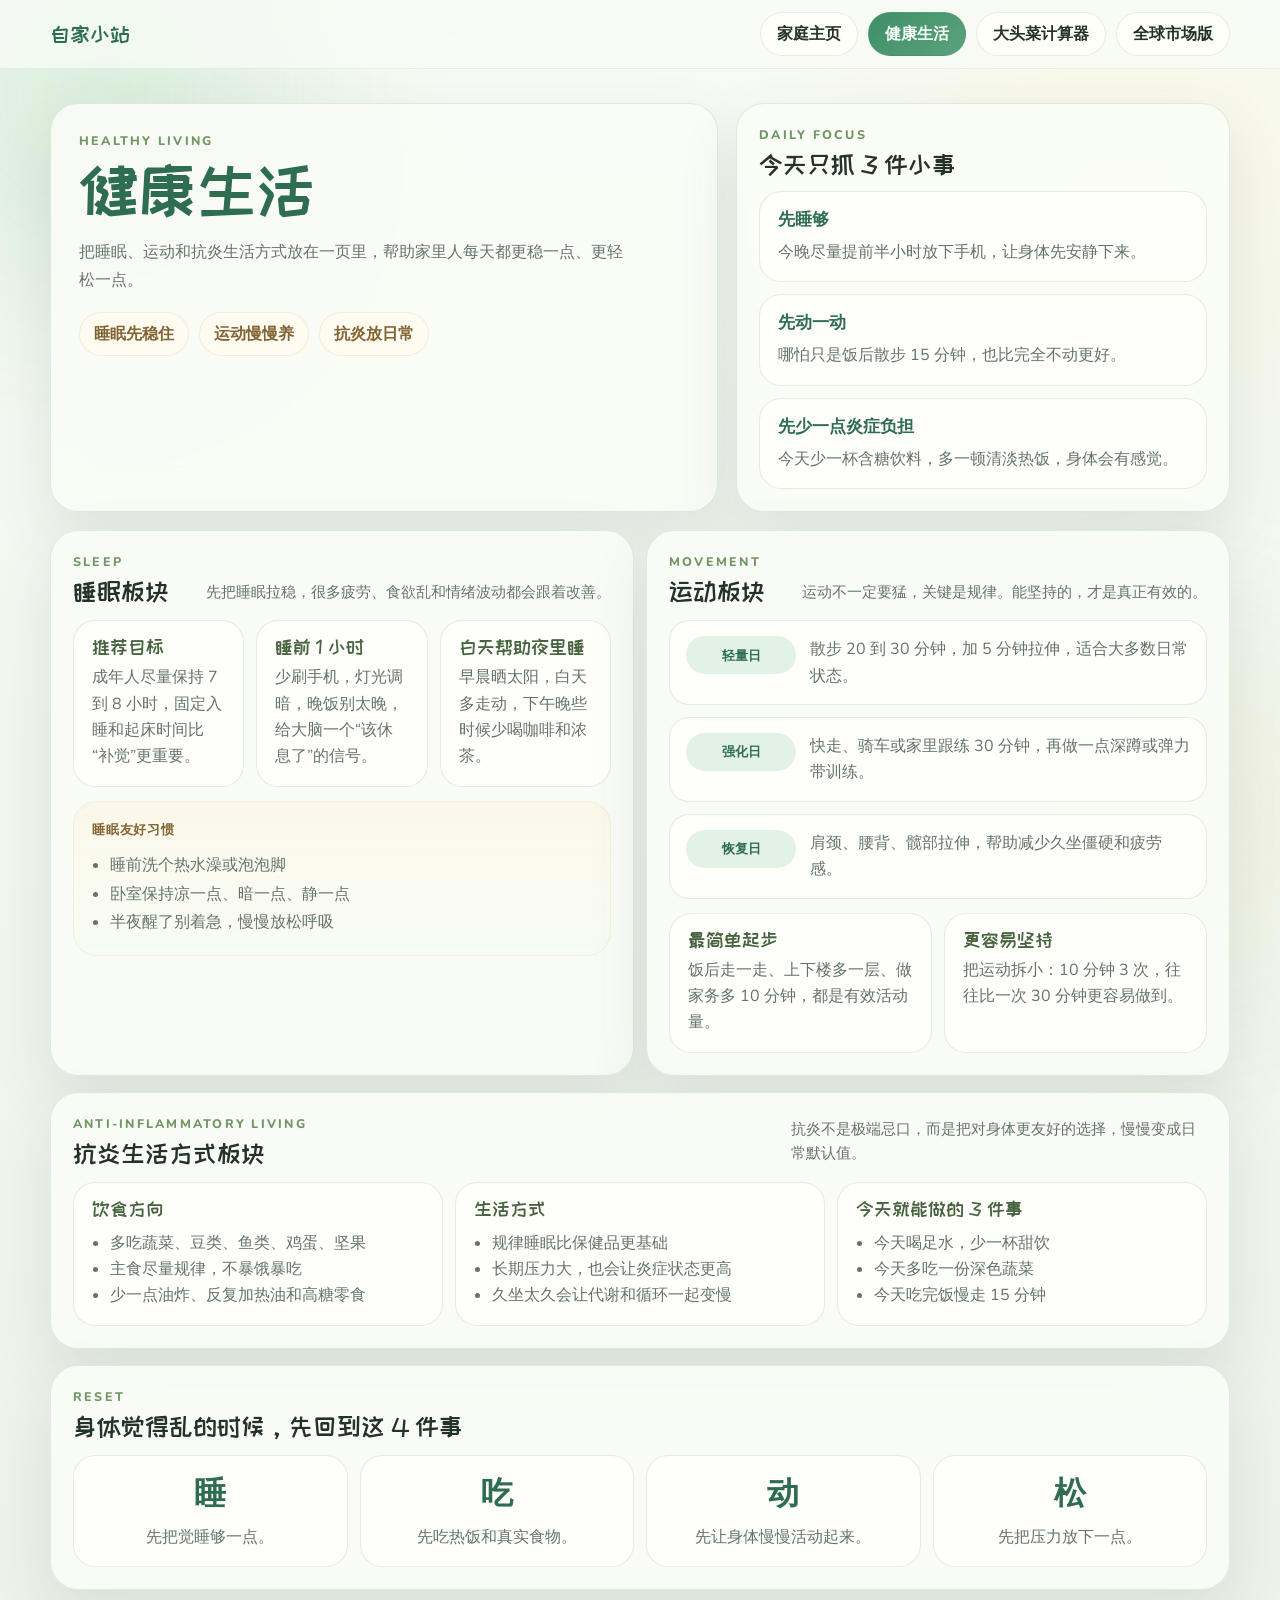
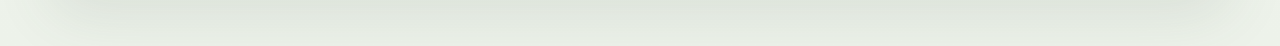
==== health.html @ 4190d13d "Add healthy living page" ====
<!DOCTYPE html>
<html lang="zh-CN">
  <head>
    <meta charset="UTF-8" />
    <meta name="viewport" content="width=device-width, initial-scale=1.0" />
    <title>健康生活</title>
    <link rel="preconnect" href="https://fonts.googleapis.com" />
    <link rel="preconnect" href="https://fonts.gstatic.com" crossorigin />
    <link
      href="https://fonts.googleapis.com/css2?family=ZCOOL+KuaiLe&family=Nunito:wght@500;700;800&display=swap"
      rel="stylesheet"
    />
    <link rel="stylesheet" href="./health.css" />
  </head>
  <body>
    <div class="health-glow health-glow-left"></div>
    <div class="health-glow health-glow-right"></div>

    <nav class="site-nav" aria-label="站点导航">
      <div class="site-nav-inner">
        <a class="site-brand" href="./index.html">自家小站</a>
        <div class="site-nav-links">
          <a class="site-nav-link" href="./index.html">家庭主页</a>
          <a class="site-nav-link is-active" href="./health.html">健康生活</a>
          <a class="site-nav-link" href="./turnip.html">大头菜计算器</a>
          <a class="site-nav-link" href="./market.html">全球市场版</a>
        </div>
      </div>
    </nav>

    <main class="health-shell">
      <section class="health-hero">
        <div class="hero-copy">
          <p class="eyebrow">Healthy Living</p>
          <h1>健康生活</h1>
          <p class="health-lead">
            把睡眠、运动和抗炎生活方式放在一页里，帮助家里人每天都更稳一点、更轻松一点。
          </p>
          <div class="hero-pills">
            <span class="hero-pill">睡眠先稳住</span>
            <span class="hero-pill">运动慢慢养</span>
            <span class="hero-pill">抗炎放日常</span>
          </div>
        </div>

        <section class="health-focus-card" aria-label="今日健康重点">
          <p class="eyebrow">Daily Focus</p>
          <h2>今天只抓 3 件小事</h2>
          <div class="focus-list">
            <div class="focus-item">
              <strong>先睡够</strong>
              <p>今晚尽量提前半小时放下手机，让身体先安静下来。</p>
            </div>
            <div class="focus-item">
              <strong>先动一动</strong>
              <p>哪怕只是饭后散步 15 分钟，也比完全不动更好。</p>
            </div>
            <div class="focus-item">
              <strong>先少一点炎症负担</strong>
              <p>今天少一杯含糖饮料，多一顿清淡热饭，身体会有感觉。</p>
            </div>
          </div>
        </section>
      </section>

      <section class="health-grid">
        <article class="health-panel sleep-panel">
          <div class="panel-head">
            <div>
              <p class="eyebrow">Sleep</p>
              <h2>睡眠板块</h2>
            </div>
            <p class="panel-note">先把睡眠拉稳，很多疲劳、食欲乱和情绪波动都会跟着改善。</p>
          </div>

          <div class="tip-grid">
            <div class="tip-card">
              <h3>推荐目标</h3>
              <p>成年人尽量保持 7 到 8 小时，固定入睡和起床时间比“补觉”更重要。</p>
            </div>
            <div class="tip-card">
              <h3>睡前 1 小时</h3>
              <p>少刷手机，灯光调暗，晚饭别太晚，给大脑一个“该休息了”的信号。</p>
            </div>
            <div class="tip-card">
              <h3>白天帮助夜里睡</h3>
              <p>早晨晒太阳，白天多走动，下午晚些时候少喝咖啡和浓茶。</p>
            </div>
          </div>

          <div class="habit-box">
            <p class="habit-label">睡眠友好习惯</p>
            <ul class="habit-list">
              <li>睡前洗个热水澡或泡泡脚</li>
              <li>卧室保持凉一点、暗一点、静一点</li>
              <li>半夜醒了别着急，慢慢放松呼吸</li>
            </ul>
          </div>
        </article>

        <article class="health-panel move-panel">
          <div class="panel-head">
            <div>
              <p class="eyebrow">Movement</p>
              <h2>运动板块</h2>
            </div>
            <p class="panel-note">运动不一定要猛，关键是规律。能坚持的，才是真正有效的。</p>
          </div>

          <div class="move-plan">
            <div class="move-row">
              <span class="move-tag">轻量日</span>
              <p>散步 20 到 30 分钟，加 5 分钟拉伸，适合大多数日常状态。</p>
            </div>
            <div class="move-row">
              <span class="move-tag">强化日</span>
              <p>快走、骑车或家里跟练 30 分钟，再做一点深蹲或弹力带训练。</p>
            </div>
            <div class="move-row">
              <span class="move-tag">恢复日</span>
              <p>肩颈、腰背、髋部拉伸，帮助减少久坐僵硬和疲劳感。</p>
            </div>
          </div>

          <div class="tip-grid compact-grid">
            <div class="tip-card">
              <h3>最简单起步</h3>
              <p>饭后走一走、上下楼多一层、做家务多 10 分钟，都是有效活动量。</p>
            </div>
            <div class="tip-card">
              <h3>更容易坚持</h3>
              <p>把运动拆小：10 分钟 3 次，往往比一次 30 分钟更容易做到。</p>
            </div>
          </div>
        </article>
      </section>

      <section class="health-panel anti-panel">
        <div class="panel-head">
          <div>
            <p class="eyebrow">Anti-Inflammatory Living</p>
            <h2>抗炎生活方式板块</h2>
          </div>
          <p class="panel-note">抗炎不是极端忌口，而是把对身体更友好的选择，慢慢变成日常默认值。</p>
        </div>

        <div class="anti-grid">
          <div class="anti-card">
            <h3>饮食方向</h3>
            <ul class="habit-list">
              <li>多吃蔬菜、豆类、鱼类、鸡蛋、坚果</li>
              <li>主食尽量规律，不暴饿暴吃</li>
              <li>少一点油炸、反复加热油和高糖零食</li>
            </ul>
          </div>

          <div class="anti-card">
            <h3>生活方式</h3>
            <ul class="habit-list">
              <li>规律睡眠比保健品更基础</li>
              <li>长期压力大，也会让炎症状态更高</li>
              <li>久坐太久会让代谢和循环一起变慢</li>
            </ul>
          </div>

          <div class="anti-card">
            <h3>今天就能做的 3 件事</h3>
            <ul class="habit-list">
              <li>今天喝足水，少一杯甜饮</li>
              <li>今天多吃一份深色蔬菜</li>
              <li>今天吃完饭慢走 15 分钟</li>
            </ul>
          </div>
        </div>
      </section>

      <section class="health-panel reset-panel">
        <div class="panel-head">
          <div>
            <p class="eyebrow">Reset</p>
            <h2>身体觉得乱的时候，先回到这 4 件事</h2>
          </div>
        </div>
        <div class="reset-grid">
          <div class="reset-card">
            <strong>睡</strong>
            <p>先把觉睡够一点。</p>
          </div>
          <div class="reset-card">
            <strong>吃</strong>
            <p>先吃热饭和真实食物。</p>
          </div>
          <div class="reset-card">
            <strong>动</strong>
            <p>先让身体慢慢活动起来。</p>
          </div>
          <div class="reset-card">
            <strong>松</strong>
            <p>先把压力放下一点。</p>
          </div>
        </div>
      </section>
    </main>
  </body>
</html>
---- health.css ----
:root {
  color-scheme: light;
  --bg: #f4f7f1;
  --panel: rgba(250, 252, 247, 0.92);
  --panel-strong: rgba(255, 255, 252, 0.96);
  --line: rgba(93, 122, 103, 0.16);
  --text: #243228;
  --muted: #64746b;
  --green: #3f8f68;
  --green-deep: #2f6d50;
  --leaf: #78a96d;
  --gold: #d2b26d;
  --shadow: 0 24px 60px rgba(67, 93, 72, 0.12);
}

* {
  box-sizing: border-box;
}

body {
  margin: 0;
  min-height: 100vh;
  font-family: "Nunito", sans-serif;
  color: var(--text);
  background:
    radial-gradient(circle at 10% 8%, rgba(176, 220, 184, 0.2), transparent 18%),
    radial-gradient(circle at 88% 12%, rgba(255, 229, 166, 0.18), transparent 20%),
    linear-gradient(180deg, #f8fbf5 0%, #f2f7f0 42%, #edf2ea 100%);
}

.health-glow {
  position: fixed;
  width: 22rem;
  height: 22rem;
  border-radius: 999px;
  filter: blur(85px);
  opacity: 0.45;
  pointer-events: none;
}

.health-glow-left {
  left: -5rem;
  top: -5rem;
  background: rgba(134, 195, 148, 0.32);
}

.health-glow-right {
  right: -5rem;
  bottom: -5rem;
  background: rgba(241, 205, 128, 0.24);
}

.site-nav {
  position: sticky;
  top: 0;
  z-index: 20;
  backdrop-filter: blur(16px);
  background: rgba(248, 251, 246, 0.76);
  border-bottom: 1px solid rgba(93, 122, 103, 0.1);
}

.site-nav-inner {
  width: min(1180px, calc(100% - 32px));
  margin: 0 auto;
  min-height: 68px;
  display: flex;
  align-items: center;
  justify-content: space-between;
  gap: 18px;
}

.site-brand,
.site-nav-link {
  text-decoration: none;
}

.site-brand {
  font-family: "ZCOOL KuaiLe", cursive;
  font-size: 1.35rem;
  color: var(--green-deep);
}

.site-nav-links {
  display: flex;
  flex-wrap: wrap;
  gap: 10px;
}

.site-nav-link {
  display: inline-flex;
  align-items: center;
  justify-content: center;
  padding: 10px 16px;
  border-radius: 999px;
  color: var(--text);
  font-weight: 800;
  background: rgba(255, 255, 251, 0.9);
  border: 1px solid rgba(93, 122, 103, 0.14);
  transition: transform 180ms ease, filter 180ms ease, background 180ms ease;
}

.site-nav-link:hover {
  transform: translateY(-1px);
  filter: brightness(1.02);
}

.site-nav-link.is-active {
  color: #f9fff9;
  border-color: transparent;
  background: linear-gradient(135deg, #3f8f68 0%, #5ba27b 100%);
}

.health-shell {
  position: relative;
  width: min(1180px, calc(100% - 32px));
  margin: 0 auto;
  padding: 34px 0 56px;
}

.eyebrow {
  margin: 0 0 8px;
  font-size: 0.78rem;
  letter-spacing: 0.18em;
  text-transform: uppercase;
  color: #739665;
  font-weight: 800;
}

h1,
h2,
h3,
p,
ul {
  margin: 0;
}

h1,
h2,
h3 {
  font-family: "ZCOOL KuaiLe", cursive;
  font-weight: 400;
}

.health-hero {
  display: grid;
  grid-template-columns: minmax(0, 1.15fr) minmax(320px, 0.85fr);
  gap: 18px;
  margin-bottom: 18px;
}

.hero-copy,
.health-focus-card,
.health-panel {
  background: var(--panel);
  border: 1px solid var(--line);
  border-radius: 28px;
  box-shadow: var(--shadow);
  backdrop-filter: blur(18px);
}

.hero-copy {
  padding: 28px;
}

.hero-copy h1 {
  font-size: clamp(2.8rem, 5vw, 5rem);
  line-height: 1.04;
  color: var(--green-deep);
}

.health-lead {
  margin-top: 14px;
  max-width: 34rem;
  color: var(--muted);
  font-size: 1rem;
  line-height: 1.75;
}

.hero-pills {
  display: flex;
  flex-wrap: wrap;
  gap: 10px;
  margin-top: 18px;
}

.hero-pill {
  display: inline-flex;
  align-items: center;
  justify-content: center;
  min-height: 42px;
  padding: 10px 14px;
  border-radius: 999px;
  background: rgba(255, 252, 242, 0.96);
  border: 1px solid rgba(210, 178, 109, 0.22);
  color: #826332;
  font-weight: 800;
}

.health-focus-card,
.health-panel {
  padding: 22px;
}

.health-focus-card h2,
.panel-head h2 {
  font-size: 1.6rem;
}

.focus-list,
.health-grid,
.tip-grid,
.anti-grid,
.reset-grid {
  display: grid;
  gap: 12px;
}

.focus-list {
  margin-top: 14px;
}

.focus-item,
.tip-card,
.anti-card,
.reset-card {
  padding: 16px 18px;
  border-radius: 22px;
  background: var(--panel-strong);
  border: 1px solid var(--line);
}

.focus-item strong,
.reset-card strong {
  display: block;
  color: var(--green-deep);
  font-size: 1.05rem;
}

.focus-item p,
.tip-card p,
.panel-note,
.move-row p,
.anti-card li,
.reset-card p {
  color: var(--muted);
  line-height: 1.65;
}

.focus-item p,
.reset-card p {
  margin-top: 8px;
}

.health-grid {
  grid-template-columns: 1fr 1fr;
  margin-bottom: 16px;
}

.panel-head {
  display: flex;
  justify-content: space-between;
  align-items: flex-end;
  gap: 16px;
  margin-bottom: 16px;
}

.panel-note {
  max-width: 26rem;
  font-size: 0.92rem;
}

.tip-grid {
  grid-template-columns: repeat(3, minmax(0, 1fr));
}

.compact-grid {
  grid-template-columns: repeat(2, minmax(0, 1fr));
  margin-top: 14px;
}

.tip-card h3,
.anti-card h3 {
  font-size: 1.2rem;
  color: #47633f;
}

.tip-card p {
  margin-top: 8px;
}

.habit-box {
  margin-top: 14px;
  padding: 18px;
  border-radius: 24px;
  background: linear-gradient(180deg, rgba(252, 248, 234, 0.96) 0%, rgba(247, 252, 244, 0.92) 100%);
  border: 1px solid rgba(210, 178, 109, 0.16);
}

.habit-label {
  color: #826332;
  font-size: 0.84rem;
  font-weight: 800;
  letter-spacing: 0.06em;
  text-transform: uppercase;
}

.habit-list {
  margin-top: 12px;
  padding-left: 18px;
  color: var(--muted);
  line-height: 1.8;
}

.move-plan {
  display: grid;
  gap: 12px;
}

.move-row {
  display: grid;
  grid-template-columns: 110px 1fr;
  gap: 14px;
  align-items: start;
  padding: 15px 16px;
  border-radius: 20px;
  background: var(--panel-strong);
  border: 1px solid var(--line);
}

.move-tag {
  display: inline-flex;
  align-items: center;
  justify-content: center;
  min-height: 38px;
  padding: 8px 10px;
  border-radius: 999px;
  background: rgba(225, 242, 227, 0.95);
  color: var(--green-deep);
  font-size: 0.84rem;
  font-weight: 800;
}

.anti-grid {
  grid-template-columns: repeat(3, minmax(0, 1fr));
}

.reset-panel {
  margin-top: 16px;
}

.reset-grid {
  grid-template-columns: repeat(4, minmax(0, 1fr));
  margin-top: 14px;
}

.reset-card {
  text-align: center;
}

.reset-card strong {
  font-size: 2rem;
}

@media (max-width: 960px) {
  .site-nav-inner {
    min-height: auto;
    padding: 12px 0;
    flex-direction: column;
    align-items: flex-start;
  }

  .site-nav-links {
    width: 100%;
  }

  .health-hero,
  .health-grid,
  .tip-grid,
  .anti-grid,
  .reset-grid {
    grid-template-columns: 1fr;
  }

  .compact-grid {
    grid-template-columns: 1fr 1fr;
  }
}

@media (max-width: 680px) {
  .health-shell {
    width: min(100% - 20px, 100%);
    padding: 20px 0 32px;
  }

  .site-nav-links {
    flex-direction: column;
    align-items: stretch;
  }

  .hero-copy,
  .health-focus-card,
  .health-panel {
    padding: 18px;
    border-radius: 22px;
  }

  .hero-copy h1 {
    font-size: 2.7rem;
  }

  .panel-head,
  .move-row {
    grid-template-columns: 1fr;
    flex-direction: column;
    align-items: stretch;
  }

  .compact-grid {
    grid-template-columns: 1fr;
  }
}
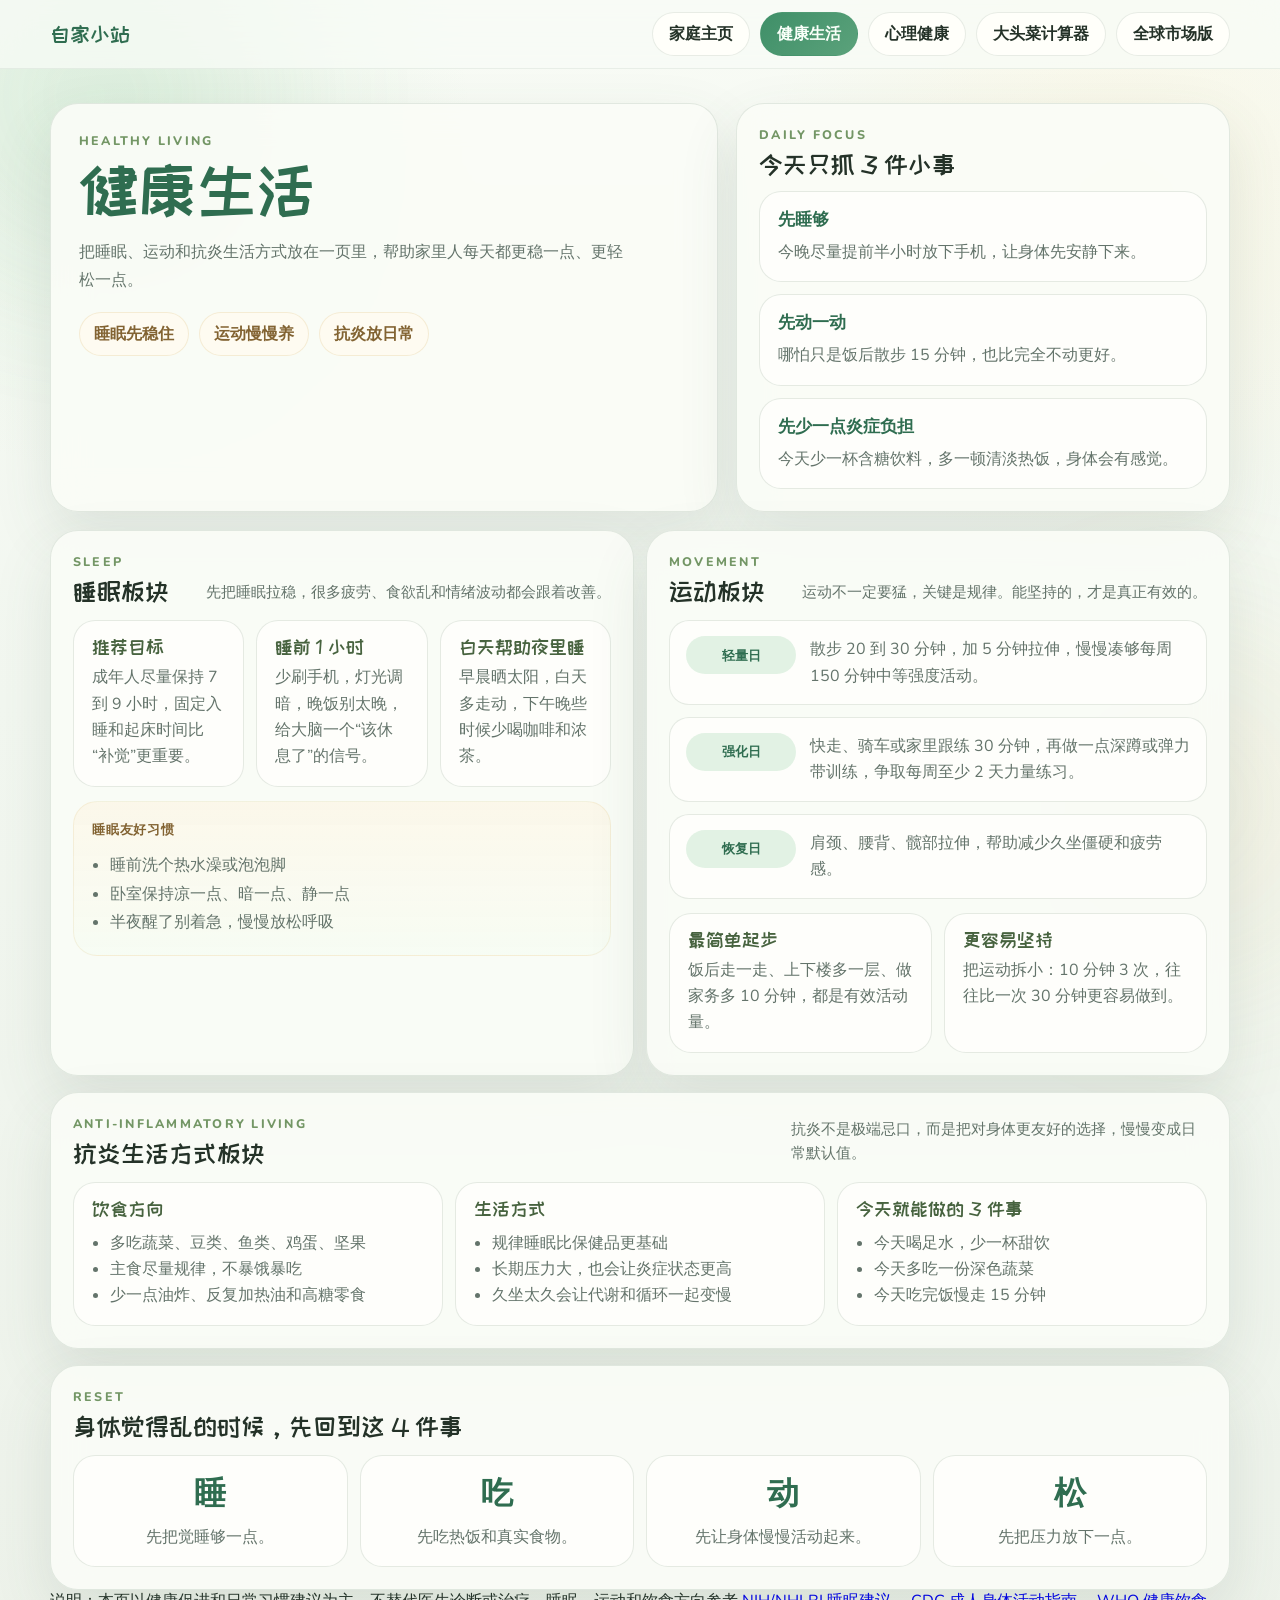
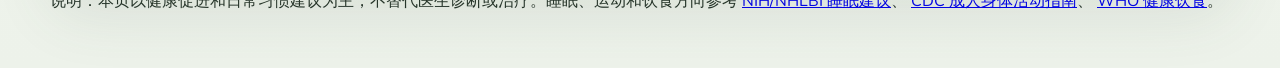
==== commit dfb31269: "Add mental health page and evidence notes" ====
--- a/health.html
+++ b/health.html
@@ -22,6 +22,7 @@
         <div class="site-nav-links">
           <a class="site-nav-link" href="./index.html">家庭主页</a>
           <a class="site-nav-link is-active" href="./health.html">健康生活</a>
+          <a class="site-nav-link" href="./mental.html">心理健康</a>
           <a class="site-nav-link" href="./turnip.html">大头菜计算器</a>
           <a class="site-nav-link" href="./market.html">全球市场版</a>
         </div>
@@ -76,7 +77,7 @@
           <div class="tip-grid">
             <div class="tip-card">
               <h3>推荐目标</h3>
-              <p>成年人尽量保持 7 到 8 小时，固定入睡和起床时间比“补觉”更重要。</p>
+              <p>成年人尽量保持 7 到 9 小时，固定入睡和起床时间比“补觉”更重要。</p>
             </div>
             <div class="tip-card">
               <h3>睡前 1 小时</h3>
@@ -110,11 +111,11 @@
           <div class="move-plan">
             <div class="move-row">
               <span class="move-tag">轻量日</span>
-              <p>散步 20 到 30 分钟，加 5 分钟拉伸，适合大多数日常状态。</p>
+              <p>散步 20 到 30 分钟，加 5 分钟拉伸，慢慢凑够每周 150 分钟中等强度活动。</p>
             </div>
             <div class="move-row">
               <span class="move-tag">强化日</span>
-              <p>快走、骑车或家里跟练 30 分钟，再做一点深蹲或弹力带训练。</p>
+              <p>快走、骑车或家里跟练 30 分钟，再做一点深蹲或弹力带训练，争取每周至少 2 天力量练习。</p>
             </div>
             <div class="move-row">
               <span class="move-tag">恢复日</span>
@@ -200,6 +201,15 @@
           </div>
         </div>
       </section>
+
+      <section class="source-note" aria-label="健康信息来源说明">
+        <p>
+          说明：本页以健康促进和日常习惯建议为主，不替代医生诊断或治疗。睡眠、运动和饮食方向参考
+          <a href="https://www.nhlbi.nih.gov/health/sleep/how-much-sleep" target="_blank" rel="noreferrer">NIH/NHLBI 睡眠建议</a>、
+          <a href="https://www.cdc.gov/physical-activity-basics/guidelines/adults.html" target="_blank" rel="noreferrer">CDC 成人身体活动指南</a>、
+          <a href="https://www.who.int/health-topics/healthy-diet" target="_blank" rel="noreferrer">WHO 健康饮食</a>。
+        </p>
+      </section>
     </main>
   </body>
 </html>
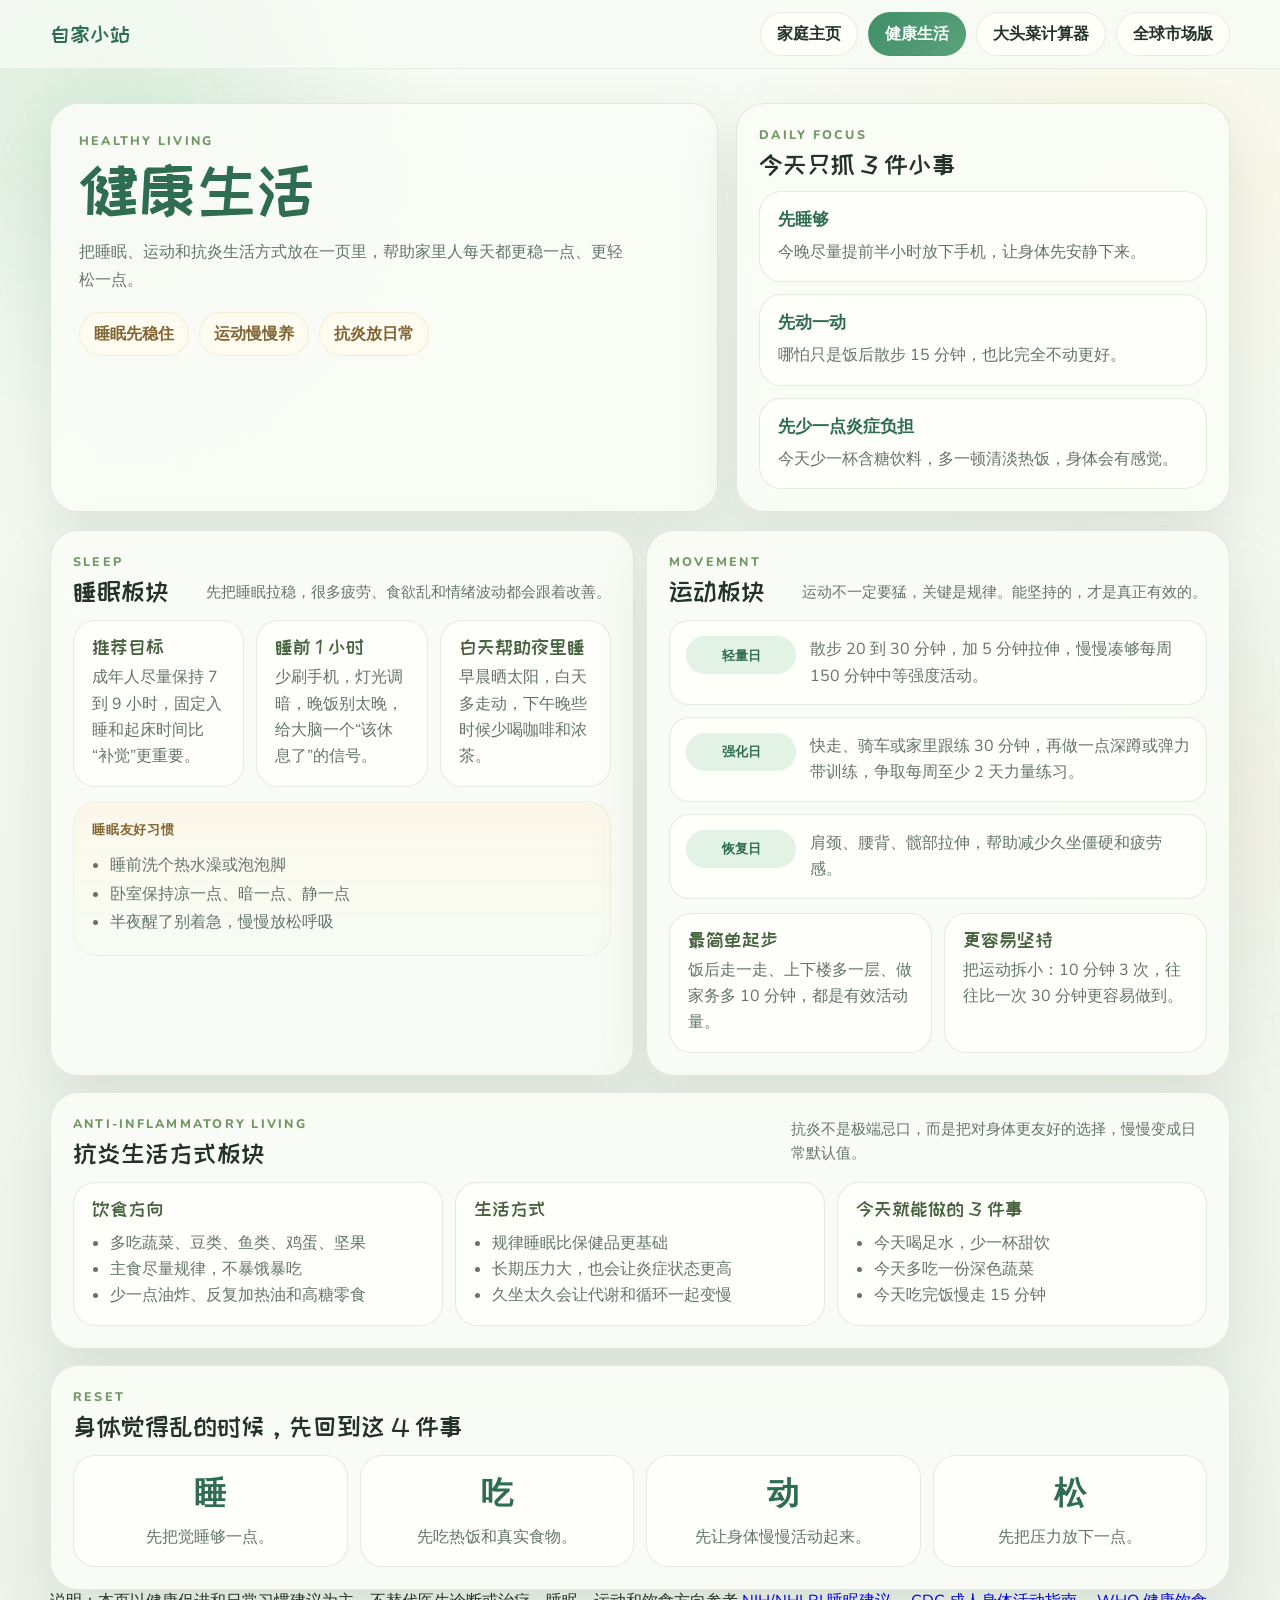
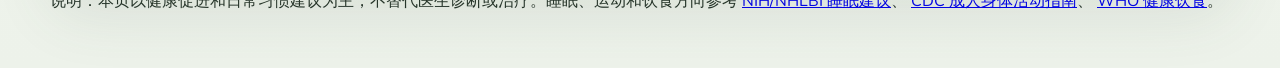
==== commit 5c53e1e8: "Move mindfulness guidance to homepage" ====
--- a/health.html
+++ b/health.html
@@ -22,7 +22,6 @@
         <div class="site-nav-links">
           <a class="site-nav-link" href="./index.html">家庭主页</a>
           <a class="site-nav-link is-active" href="./health.html">健康生活</a>
-          <a class="site-nav-link" href="./mental.html">心理健康</a>
           <a class="site-nav-link" href="./turnip.html">大头菜计算器</a>
           <a class="site-nav-link" href="./market.html">全球市场版</a>
         </div>
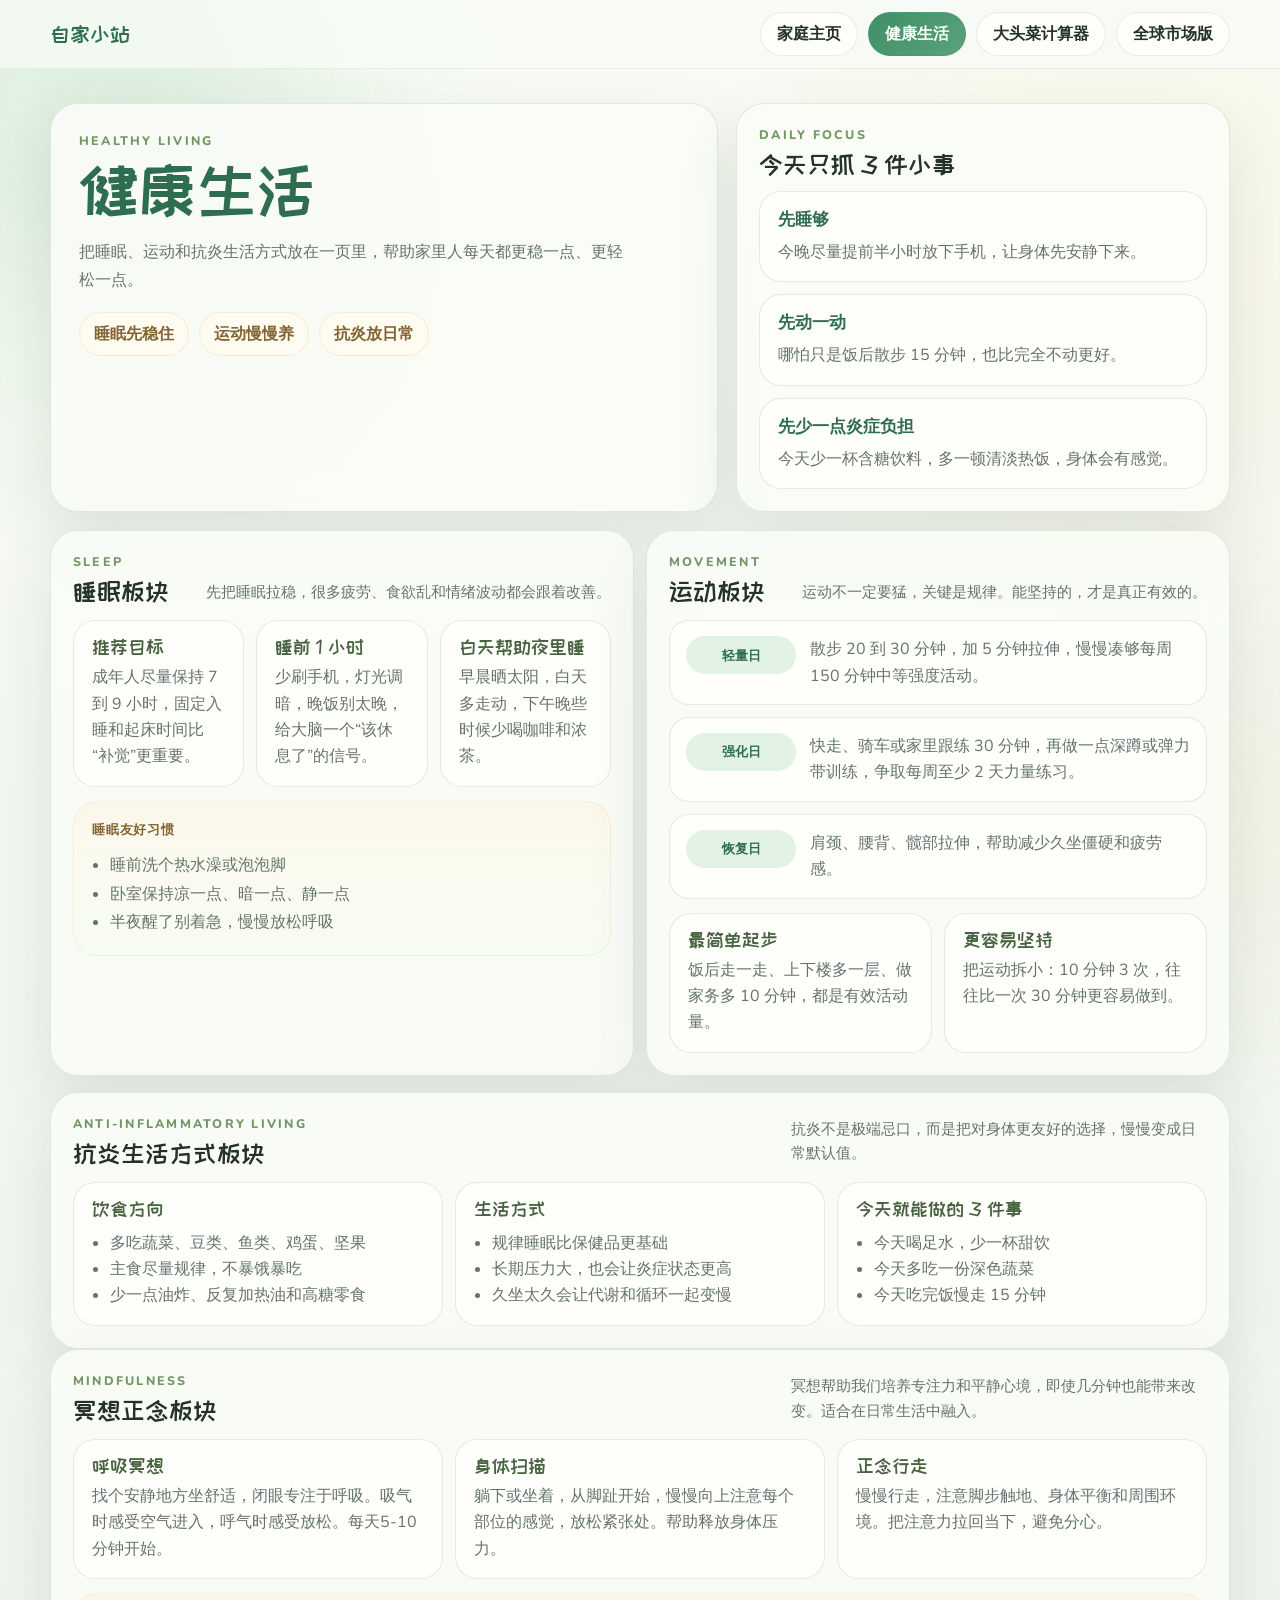
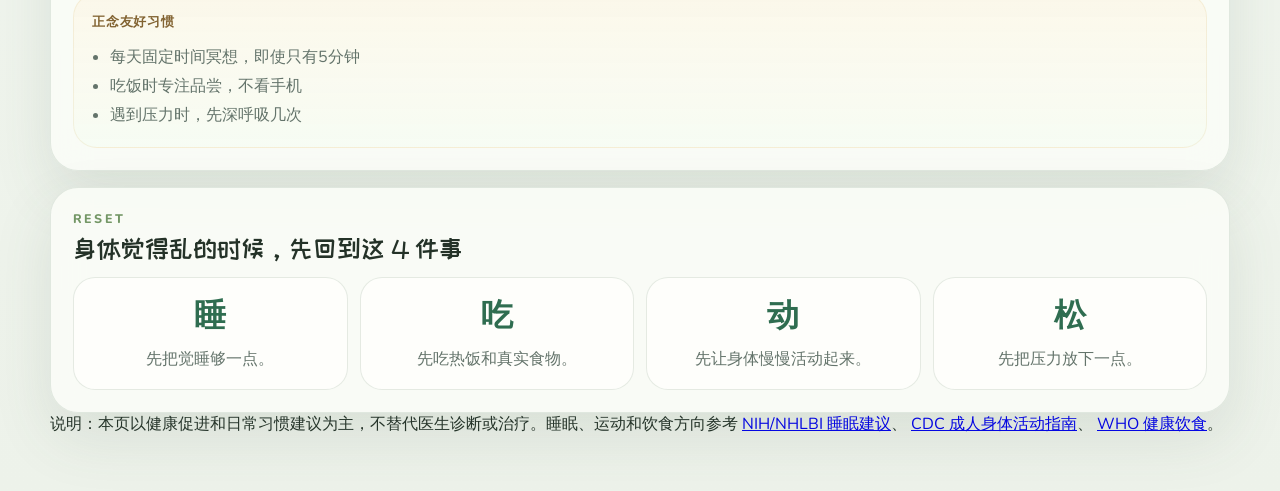
==== commit 22756bcd: "Add mindfulness section to health page" ====
--- a/health.html
+++ b/health.html
@@ -174,6 +174,40 @@
         </div>
       </section>
 
+      <section class="health-panel mindfulness-panel">
+        <div class="panel-head">
+          <div>
+            <p class="eyebrow">Mindfulness</p>
+            <h2>冥想正念板块</h2>
+          </div>
+          <p class="panel-note">冥想帮助我们培养专注力和平静心境，即使几分钟也能带来改变。适合在日常生活中融入。</p>
+        </div>
+
+        <div class="tip-grid">
+          <div class="tip-card">
+            <h3>呼吸冥想</h3>
+            <p>找个安静地方坐舒适，闭眼专注于呼吸。吸气时感受空气进入，呼气时感受放松。每天5-10分钟开始。</p>
+          </div>
+          <div class="tip-card">
+            <h3>身体扫描</h3>
+            <p>躺下或坐着，从脚趾开始，慢慢向上注意每个部位的感觉，放松紧张处。帮助释放身体压力。</p>
+          </div>
+          <div class="tip-card">
+            <h3>正念行走</h3>
+            <p>慢慢行走，注意脚步触地、身体平衡和周围环境。把注意力拉回当下，避免分心。</p>
+          </div>
+        </div>
+
+        <div class="habit-box">
+          <p class="habit-label">正念友好习惯</p>
+          <ul class="habit-list">
+            <li>每天固定时间冥想，即使只有5分钟</li>
+            <li>吃饭时专注品尝，不看手机</li>
+            <li>遇到压力时，先深呼吸几次</li>
+          </ul>
+        </div>
+      </section>
+
       <section class="health-panel reset-panel">
         <div class="panel-head">
           <div>
